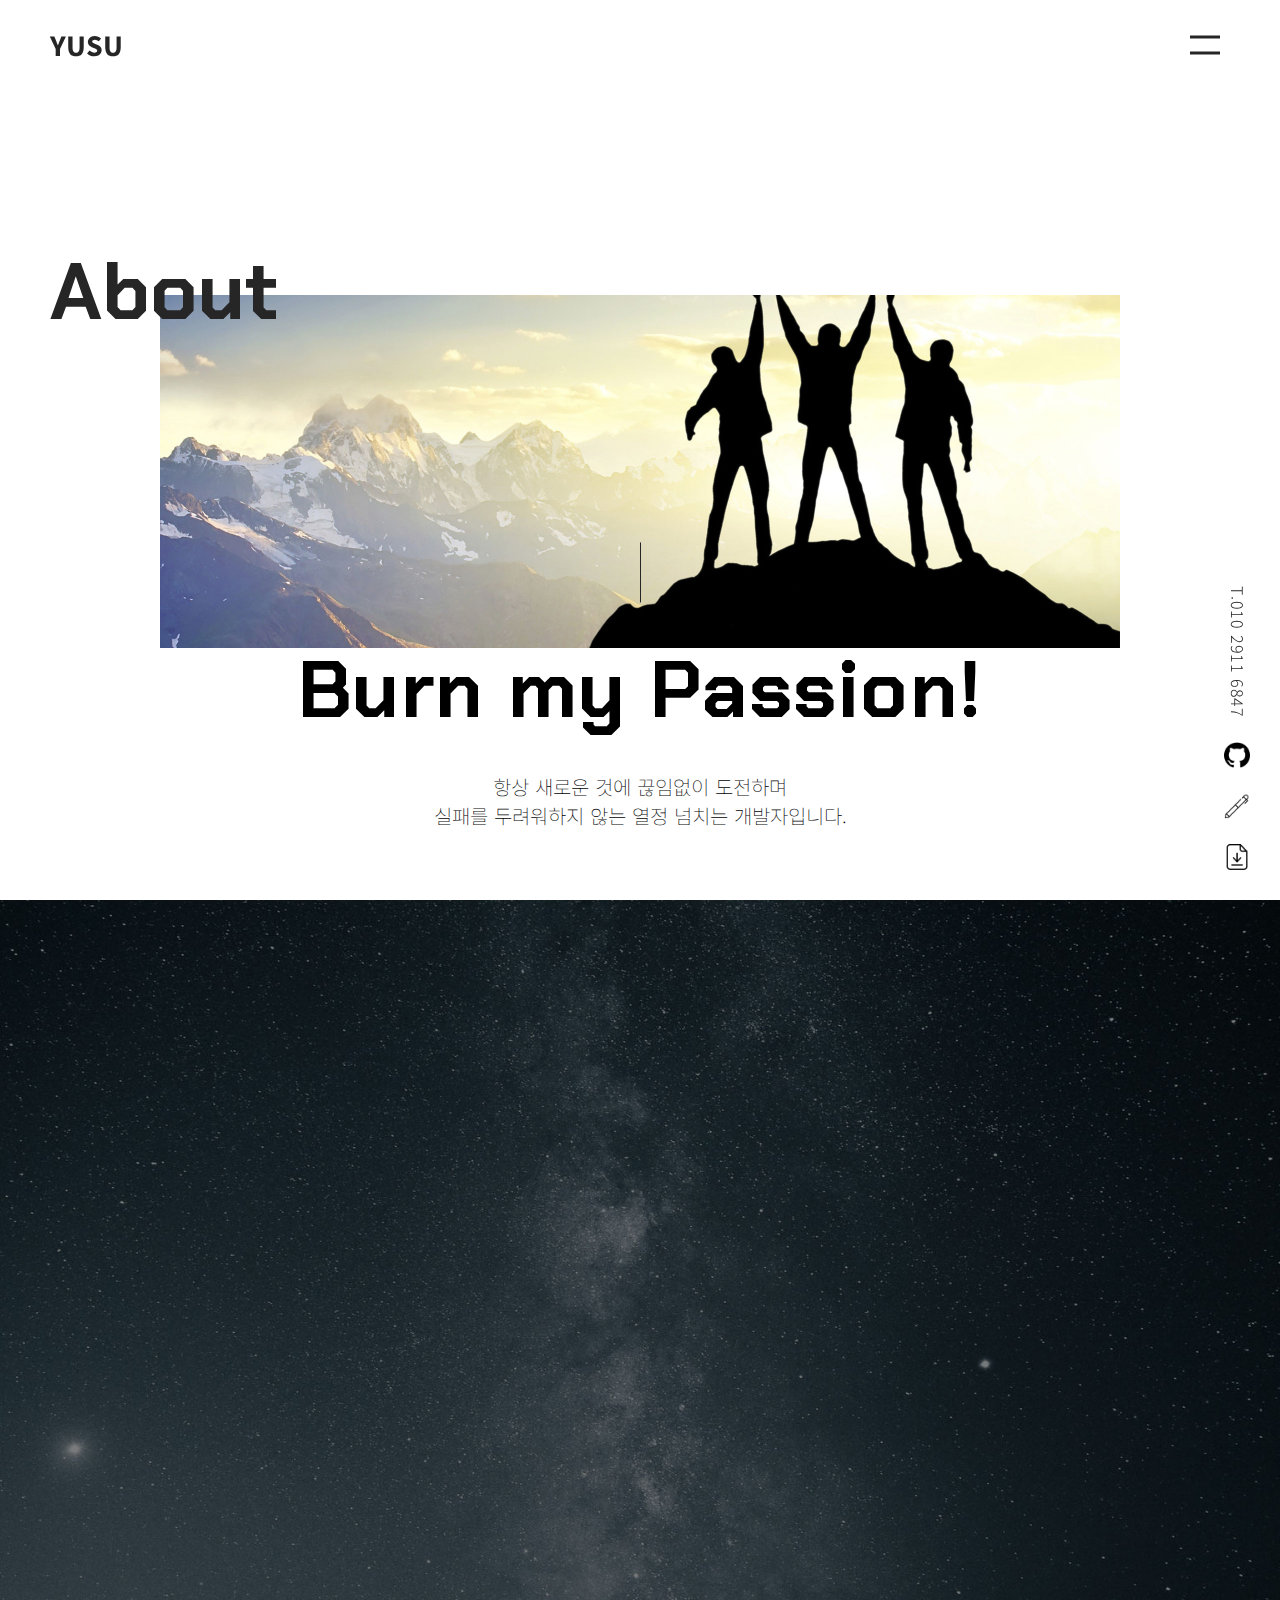
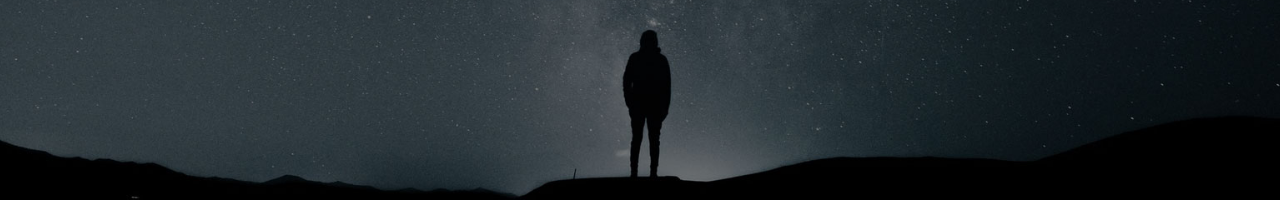
==== about.html @ ae5b35b7 "about 레이아웃 및 1페이지 코딩" ====
<!DOCTYPE html>
<html lang="ko">

<head>
    <meta charset="UTF-8">
    <meta name="viewport" content="width=device-width, initial-scale=1.0">
    <link rel="stylesheet" href="asset/css/about.css">
    <script src="https://ajax.googleapis.com/ajax/libs/jquery/3.4.1/jquery.min.js"></script>
    <script src="asset/common/js/util.js"></script>
    <script src="asset/common/js/common.js"></script>
    <script src="asset/js/about.js"></script>
    <title>Yusu's portfolio | about</title>
</head>

<body>
    <header class="header">
        <h1 class="header__title"><a href="#">YUSU</a></h1>
        <button type="button" class="header__menu">
            <span></span>
            <span></span>
        </button>
        <div class="header__side">
            <a href="tel:010-2911-6847" class="header__side_tel">T.010 2911 6847</a>
            <a href="https://github.com/Jangyusu" class="header__side_link" target="_blank">
                <img src="asset/common/img/link_01.png" alt="#">
                <span>깃허브</span>
            </a>
            <a href="https://jangyusu.github.io" class="header__side_link" target="_blank">
                <img src="asset/common/img/link_02.png" alt="#">
                <span>블로그</span>
            </a>
            <a href="https://jangyusu.github.io" class="header__side_link" target="_blank">
                <img src="asset/common/img/link_03.png" alt="#">
                <span>이력서</span>
            </a>
        </div>
        <nav class="header__nav">
            <div class="header__nav_left">
                <ul class="header__nav_left_list">
                    <li><a href="index.html">Home</a></li>
                    <li><a href="work.html">Work</a></li>
                    <li><a href="about.html">About</a></li>
                    <li><a href="contact.html">Contact</a></li>
                    <li><small>(C) 2020 Jang yusu ALL RIGHTS RESERVED T.010 2911 6847</small></li>
                </ul>
            </div>
            <div class="header__nav_right">
                <ul class="header__nav_right_list">
                    <li><a href="#"><img src="asset/common/img/link_01.png" alt="">깃허브</a></li>
                    <li><a href="#"><img src="asset/common/img/link_02.png" alt="">블로그</a></li>
                    <li><a href="#"><img src="asset/common/img/link_03.png" alt="">이력서</a></li>
                </ul>
                <a href="tel:010-2911-6847" class="header__nav_right_tel">T. 010 2911 6847</a>
                <a href="#" class="header__nav_right_comment">COMMENT</a>
            </div>
            <span class="header__nav_line"></span>
        </nav>
    </header>

    <main class="main">
        <h2 class="main__title active">About</h2>
        <section class="main__visual">
            <figure class="main__visual_img">
                <div></div>
            </figure>
            <figcaption class="main__visual_text">
                <span></span>
                <strong>Burn my Passion!</strong>
                <p>항상 새로운 것에 끊임없이 도전하며<br> 실패를 두려워하지 않는 열정 넘치는 개발자입니다.</p>
            </figcaption>
        </section>
        <section class="main__introduce"></section>
    </main>
</body>

</html>
---- asset/css/about.css ----
@charset "UTF-8";
@import "https://fonts.googleapis.com/css2?family=Noto+Sans+KR:wght@100;300;400;500;700;900&display=swap";
/* Noto Sans KR 폰트 */
@import "https://fonts.googleapis.com/css2?family=Chakra+Petch:wght@300;400;500;600;700&display=swap";
/* Chakra Petch 폰트 */
html, body, dl, dt {
  margin: 0;
  padding: 0; }

body {
  width: 100%; }

span, em, strong, a {
  display: inline-block; }

p, span, small, figcaption, li, h1, h2, h3, h4, h5, h6 {
  word-break: keep-all; }

ul, li {
  list-style-type: none; }

dt, dd {
  display: inline-block; }

em {
  font-style: normal; }

a {
  color: #000;
  text-decoration: none;
  display: block; }

img {
  font-size: 0;
  vertical-align: top;
  display: inline-block; }

button {
  background: transparent;
  border: 0;
  outline: 0;
  cursor: pointer; }

input {
  border: 0;
  background: transparent;
  outline: 0; }

* {
  margin: 0;
  padding: 0;
  font-family: 'Noto Sans KR', sans-serif;
  font-size: 16px;
  color: #000;
  font-weight: normal;
  box-sizing: border-box; }

html {
  -ms-overflow-style: none;
  /* IE and Edge */
  scrollbar-width: none;
  /* Firefox */ }

html::-webkit-scrollbar {
  display: none;
  /* Chrome, Safari, Opera*/ }

::selection {
  background: #262626;
  color: #fff; }

.header {
  width: 100%;
  z-index: 3;
  position: fixed; }
  .header.active .header__title a {
    color: #262626; }
    .header.active .header__title a.active {
      color: #fff; }
  .header.active .header__menu span {
    background: #262626; }
    .header.active .header__menu span.active {
      background: #fff; }
  .header.active .header__side_tel {
    color: #262626; }
  .header.active .header__side_link img {
    filter: brightness(0); }
  .header.active .header__side_link span {
    color: #262626; }
    .header.active .header__side_link span::after {
      background: #262626; }
  .header__title {
    position: fixed;
    left: 50px;
    top: 25px; }
    .header__title.active a {
      color: #262626; }
    .header__title a {
      font-size: 1.65rem;
      font-weight: 800;
      color: #fff; }
  .header__menu {
    width: 50px;
    height: 50px;
    position: fixed;
    right: 50px;
    top: 20px; }
    .header__menu span {
      width: 30px;
      height: 3px;
      background: #fff;
      position: absolute;
      left: 50%;
      right: 50%;
      transform: translate(-50%, -50%);
      transition: .2s; }
      .header__menu span:first-of-type {
        transform: translate(-50%, -50%) translateY(8px); }
      .header__menu span:last-of-type {
        transform: translate(-50%, -50%) translateY(-8px); }
    .header__menu.active span {
      position: absolute;
      left: 50%;
      right: 50%;
      transform: translate(-50%, -50%); }
      .header__menu.active span:first-of-type {
        transform: translate(-50%) rotate(135deg); }
      .header__menu.active span:last-of-type {
        transform: translate(-50%) rotate(-135deg); }
  .header__side {
    display: flex;
    flex-direction: column;
    align-items: flex-end;
    position: fixed;
    right: 30px;
    bottom: 30px;
    z-index: -1; }
    .header__side_tel {
      width: max-content;
      font-weight: 300;
      letter-spacing: .05rem;
      color: #fff;
      transform: rotate(90deg);
      transform-origin: right top; }
    .header__side_link {
      width: max-content;
      margin-bottom: 25px;
      position: relative; }
      .header__side_link:last-of-type {
        margin-bottom: 0; }
      .header__side_link img {
        width: 26px;
        height: 26px;
        transition: .3s; }
      .header__side_link span {
        font-size: .9rem;
        font-weight: 300;
        color: #fff;
        position: absolute;
        left: -60%;
        top: 50%;
        visibility: hidden;
        opacity: 0;
        transform: translate(-100%, -50%);
        transition: .2s; }
        .header__side_link span::after {
          content: "";
          width: 8px;
          height: 1px;
          background: #fff;
          display: inline-block;
          position: absolute;
          right: -40%;
          top: 50%; }
      .header__side_link:hover img {
        opacity: .5; }
      .header__side_link:hover span {
        left: -100%;
        visibility: visible;
        opacity: 1; }
  .header__nav {
    width: 100%;
    height: 0;
    background: #04070b;
    position: fixed;
    left: 0;
    top: 0;
    z-index: -1;
    transition: 1s cubic-bezier(0.87, 0, 0.13, 1); }
    .header__nav.active {
      height: 100vh; }
    .header__nav.active .header__nav_left {
      visibility: visible;
      opacity: 1; }
    .header__nav_left {
      position: fixed;
      left: 15%;
      top: 50%;
      transform: translateY(-50%);
      visibility: hidden;
      opacity: 0;
      transition: .7s; }
      .header__nav_left_list {
        display: flex;
        flex-direction: column; }
        .header__nav_left_list li {
          width: max-content;
          visibility: hidden;
          opacity: 0;
          transform: translateY(-60px);
          transition: .7s; }
          .header__nav_left_list li.active {
            visibility: visible;
            opacity: 1;
            transform: translateY(0); }
          .header__nav_left_list li:nth-of-type(4) a {
            margin-bottom: 50px; }
          .header__nav_left_list li a {
            font-size: 4rem;
            font-weight: 600;
            line-height: 6rem;
            letter-spacing: 0.1rem;
            color: #fff;
            transition: 0.3s cubic-bezier(0.45, 0, 0.55, 1); }
          .header__nav_left_list li small {
            font-size: .7rem;
            letter-spacing: .05rem;
            color: #ccc; }
    .header__nav_right {
      position: fixed;
      right: 20%;
      top: 50%;
      transform: translateY(-60%);
      visibility: hidden;
      opacity: 0;
      transition: .7s; }
      .header__nav_right.active {
        visibility: visible;
        opacity: 1;
        transform: translateY(-50%); }
      .header__nav_right_list {
        margin-bottom: 100px;
        display: flex;
        flex-direction: column; }
        .header__nav_right_list li {
          width: max-content;
          margin-bottom: 16px;
          transition: transform .2s ease-in-out; }
          .header__nav_right_list li:last-of-type {
            margin-bottom: 0; }
          .header__nav_right_list li:hover {
            transform: translateX(15%); }
          .header__nav_right_list li a {
            display: flex;
            align-items: center;
            color: #fff; }
            .header__nav_right_list li a img {
              margin-right: 16px;
              width: 20px; }
      .header__nav_right_tel {
        margin-bottom: 20px;
        font-size: 1.1rem;
        font-weight: 100;
        letter-spacing: .1rem;
        color: #fff;
        display: inline-block; }
      .header__nav_right_comment {
        width: 250px;
        padding: 0 30px;
        border: 1px solid #fff;
        line-height: 3rem;
        color: #fff;
        position: relative;
        display: flex;
        justify-content: space-between;
        transition: 0.3s cubic-bezier(0.45, 0, 0.55, 1); }
        .header__nav_right_comment:hover {
          background: #fff;
          color: #000; }
          .header__nav_right_comment:hover::after {
            background: #04070b; }
        .header__nav_right_comment::after {
          content: "";
          width: 12px;
          height: 1px;
          background: #fff;
          display: inline-block;
          transform: translateY(25px);
          transition: 0.2s cubic-bezier(0.45, 0, 0.55, 1); }
    .header__nav_line {
      position: absolute;
      left: 62%;
      top: 0;
      width: 1px;
      height: 0;
      background: #333; }
      .header__nav_line.active {
        height: 100vh;
        transition: .2s ease-in-out; }

@keyframes scroll {
  33% {
    top: 50%; }
  66% {
    top: 51%; }
  100% {
    top: 50%; } }
@keyframes wheel {
  33% {
    top: 20%;
    height: 6px;
    opacity: 1; }
  66% {
    top: 80%;
    height: 0;
    opacity: 0; }
  100% {
    top: 20%;
    height: 0;
    opacity: 1; } }
body {
  overflow: hidden;
  transition: 1s; }

.main__title {
  font-family: "Chakra Petch";
  font-size: 5rem;
  font-weight: 700;
  color: #fff;
  position: fixed;
  left: 50px;
  top: 240px;
  z-index: 2; }
  .main__title.active {
    color: #262626; }
.main section {
  width: 100%;
  height: 100vh;
  transition: 1s cubic-bezier(0.33, 1, 0.68, 1); }
.main__visual_img {
  width: 100%;
  height: 100vh; }
  .main__visual_img.active {
    width: 75%;
    height: 72vh;
    margin: 0 auto;
    padding-top: 295px;
    transition: 0.7s 0.7s cubic-bezier(0.76, 0, 0.24, 1); }
  .main__visual_img div {
    width: 100%;
    height: 100%;
    background-image: url("../img/about/about_bg_00.jpg");
    background-position: center;
    background-repeat: no-repeat;
    background-size: cover; }
.main__visual_text {
  text-align: center;
  transform: translateY(-5%); }
  .main__visual_text span {
    width: 1px;
    height: 0;
    background: #262626;
    display: block;
    position: absolute;
    left: 50%;
    top: -50%;
    transition: .5s 1.7s; }
    .main__visual_text span.active {
      height: 60px; }
  .main__visual_text strong {
    font-family: "Chakra Petch";
    margin-bottom: 30px;
    font-size: 5rem;
    font-weight: 900;
    letter-spacing: .1rem;
    color: #000;
    transform: translateY(100%);
    visibility: hidden;
    opacity: 0;
    transition: .5s 2s; }
    .main__visual_text strong.active {
      transform: translateY(0);
      visibility: visible;
      opacity: 1; }
  .main__visual_text p {
    margin: 0 auto;
    font-size: 1.25rem;
    font-weight: 100;
    transform: translateY(100%);
    visibility: hidden;
    opacity: 0;
    transition: .5s 2.3s; }
    .main__visual_text p.active {
      transform: translateY(0);
      visibility: visible;
      opacity: 1; }
.main__introduce {
  background-image: url("../img/about/about_bg_01.jpg");
  background-position: center;
  background-repeat: no-repeat;
  background-size: cover; }

/*# sourceMappingURL=about.css.map */
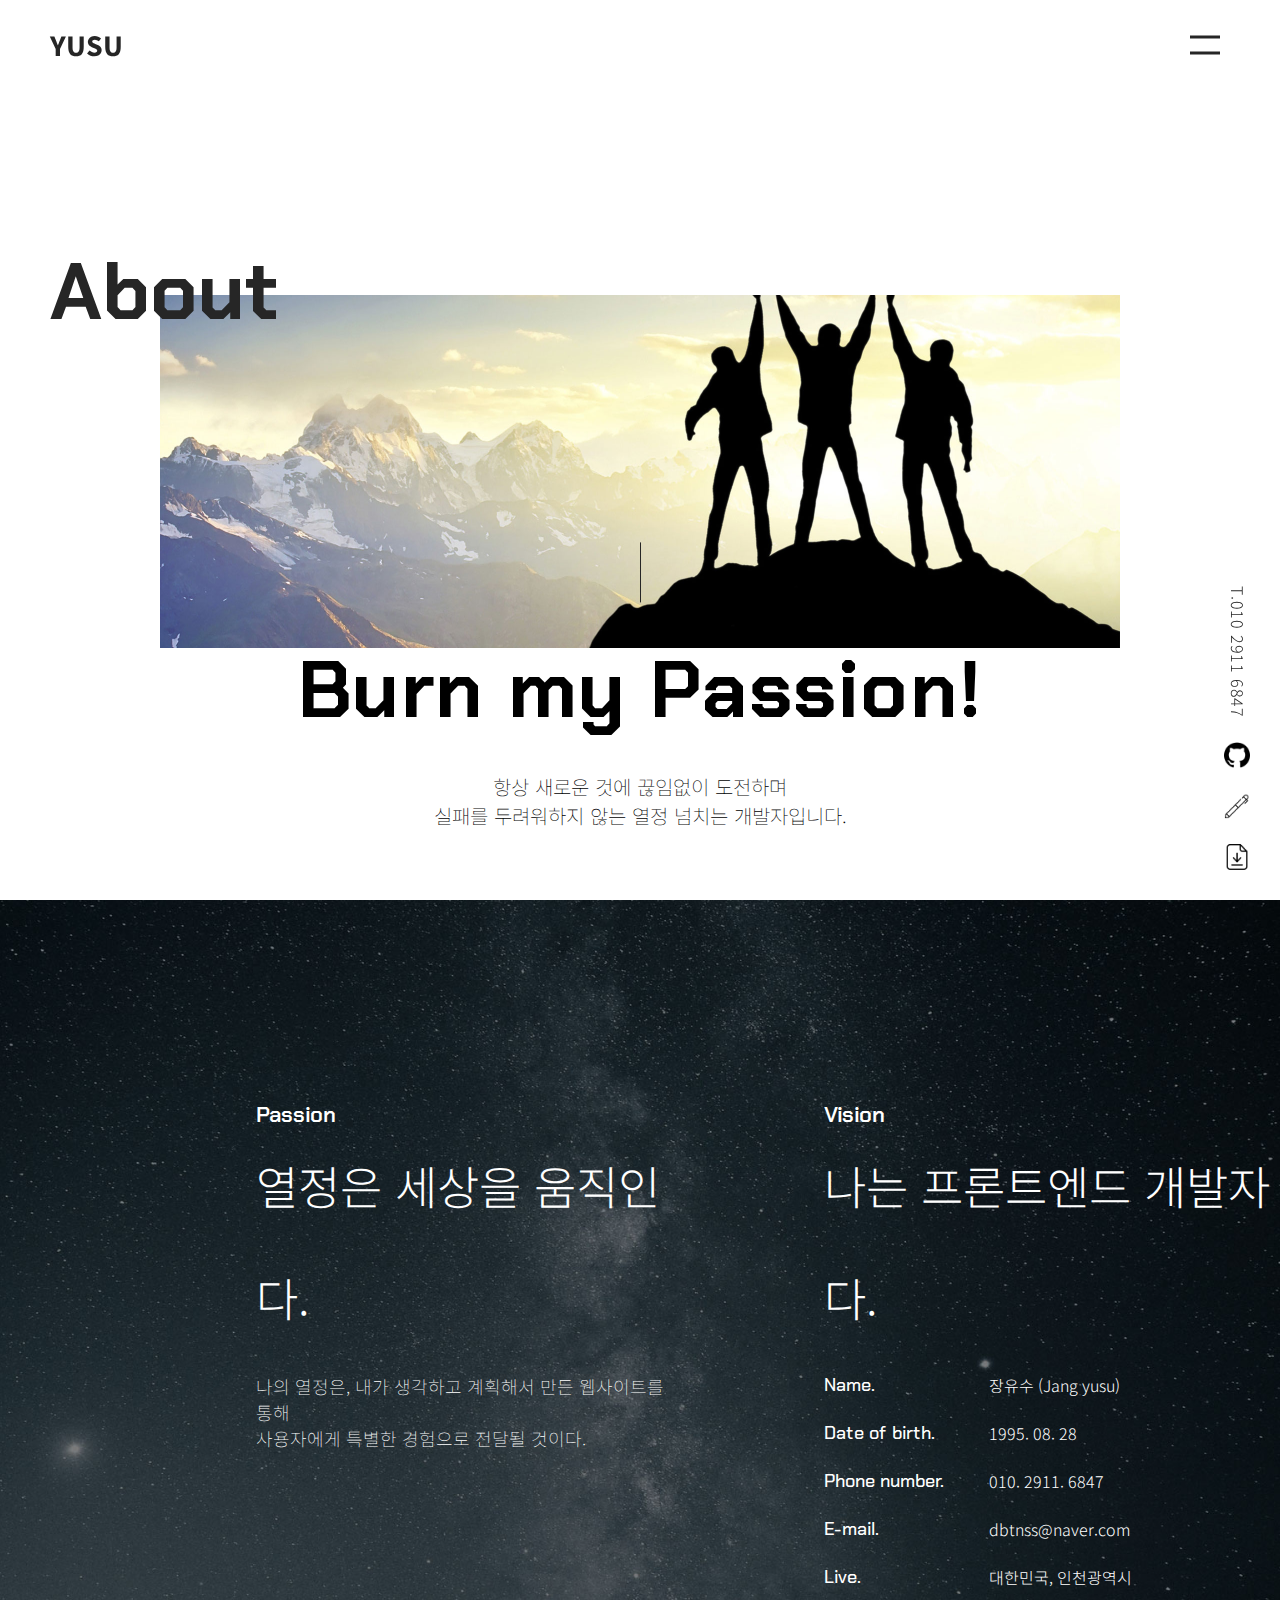
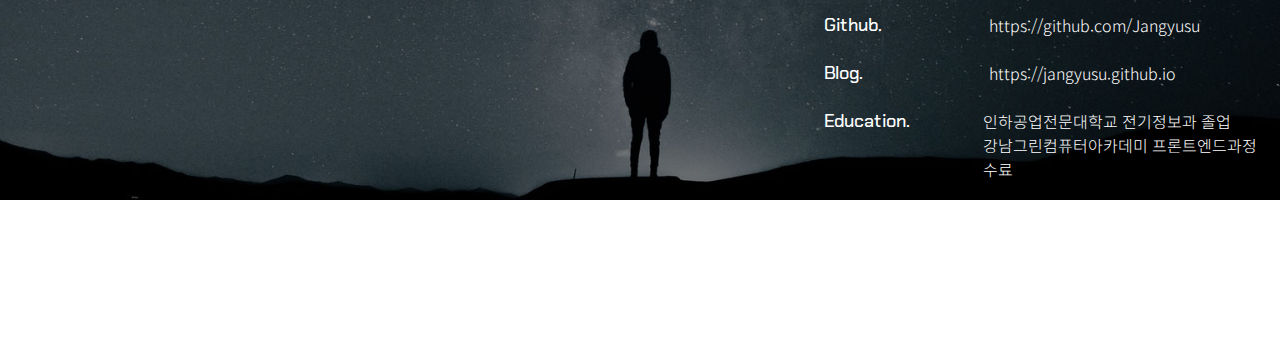
==== commit 23ff402d: "about page 완성" ====
--- a/about.html
+++ b/about.html
@@ -69,7 +69,73 @@
                 <p>항상 새로운 것에 끊임없이 도전하며<br> 실패를 두려워하지 않는 열정 넘치는 개발자입니다.</p>
             </figcaption>
         </section>
-        <section class="main__introduce"></section>
+        <section class="main__introduce">
+            <article class="main__introduce_passion">
+                <h3>Passion</h3>
+                <strong>열정은 세상을 움직인다.</strong>
+                <p>나의 열정은, 내가 생각하고 계획해서 만든 웹사이트를 통해<br>사용자에게 특별한 경험으로 전달될 것이다.</p>
+            </article>
+            <article class="main__introduce_vision">
+                <h3>Vision</h3>
+                <strong>나는 프론트엔드 개발자다.</strong>
+                <ul>
+                    <li>
+                        <p>Name.</p>
+                        <p>장유수 (Jang yusu)</p>
+                    </li>
+                    <li>
+                        <p>Date of birth.</p>
+                        <p>1995. 08. 28</p>
+                    </li>
+                    <li>
+                        <p>Phone number.</p>
+                        <p>010. 2911. 6847</p>
+                    </li>
+                    <li>
+                        <p>E-mail.</p>
+                        <p>dbtnss@naver.com</p>
+                    </li>
+                    <li>
+                        <p>Live.</p>
+                        <p>대한민국, 인천광역시</p>
+                    </li>
+                    <li>
+                        <p>Github.</p>
+                        <p>https://github.com/Jangyusu</p>
+                    </li>
+                    <li>
+                        <p>Blog.</p>
+                        <p>https://jangyusu.github.io</p>
+                    </li>
+                    <li>
+                        <p>Education.</p>
+                        <p>인하공업전문대학교 전기정보과 졸업<br>강남그린컴퓨터아카데미 프론트엔드과정 수료</p>
+                    </li>
+                    <li>
+                        <p>Tech stack.</p>
+                        <div class="main__introduce_vision_tech">
+                            <div>
+                                <strong>
+                                    Hard
+                                    <img src="asset/img/about/information.png" alt="information">
+                                    <span class="main__introduce_vision_tech_info">자주 이용하거나 능숙하게 사용가능한 기술입니다.</span>
+                                </strong>
+                                <small>HTML5, CSS3, Javascript, jQuery, SCSS, Git, ajax</small>
+                            </div>
+                            <div>
+                                <strong>
+                                    Soft
+                                    <img src="asset/img/about/information.png" alt="information">
+                                    <span class="main__introduce_vision_tech_info">가끔 이용하거나 한번 사용해봤으며 앞으로 공부해 나갈
+                                        기술입니다.</span>
+                                </strong>
+                                <small>React, Bootstrap, php, MySQL</small>
+                            </div>
+                        </div>
+                    </li>
+                </ul>
+            </article>
+        </section>
     </main>
 </body>
 
--- a/asset/css/about.css
+++ b/asset/css/about.css
@@ -395,9 +395,85 @@
       visibility: visible;
       opacity: 1; }
 .main__introduce {
+  padding: 200px 0 0 20%;
   background-image: url("../img/about/about_bg_01.jpg");
   background-position: center;
   background-repeat: no-repeat;
-  background-size: cover; }
+  background-size: cover;
+  display: flex; }
+  .main__introduce article h3 {
+    font-family: "Chakra Petch";
+    font-size: 1.375rem;
+    font-weight: 600;
+    color: #fff; }
+  .main__introduce article > strong {
+    font-size: 2.875rem;
+    font-weight: 300;
+    line-height: 7rem;
+    color: #fff; }
+  .main__introduce_passion {
+    margin-right: 15%; }
+    .main__introduce_passion p {
+      margin-top: 20px;
+      font-size: 1.125rem;
+      font-weight: 100;
+      color: #fff; }
+  .main__introduce_vision ul {
+    margin-top: 20px; }
+    .main__introduce_vision ul li {
+      margin-bottom: 24px;
+      display: flex; }
+      .main__introduce_vision ul li:last-of-type {
+        margin-bottom: 0; }
+      .main__introduce_vision ul li > p {
+        color: #fff; }
+        .main__introduce_vision ul li > p:nth-of-type(1) {
+          width: 165px;
+          font-family: "Chakra Petch";
+          font-size: 1.125rem;
+          font-weight: 500; }
+        .main__introduce_vision ul li > p:nth-of-type(2) {
+          font-weight: 300; }
+  .main__introduce_vision_tech div {
+    margin-bottom: 36px; }
+    .main__introduce_vision_tech div:last-of-type {
+      margin-bottom: 0; }
+    .main__introduce_vision_tech div strong {
+      width: max-content;
+      font-family: "Chakra Petch";
+      font-size: 1.125rem;
+      font-weight: 600;
+      color: #fff;
+      display: flex;
+      align-items: center;
+      position: relative;
+      cursor: help; }
+      .main__introduce_vision_tech div strong:hover span {
+        left: 75px;
+        visibility: visible;
+        opacity: 1; }
+      .main__introduce_vision_tech div strong img {
+        margin-left: 8px; }
+      .main__introduce_vision_tech div strong span {
+        width: max-content;
+        padding: 0 12px;
+        border-radius: 16px;
+        background: rgba(0, 0, 0, 0.5);
+        font-size: .9rem;
+        font-weight: 300;
+        color: #fff;
+        position: absolute;
+        left: 68px;
+        top: 0;
+        visibility: hidden;
+        opacity: 0;
+        transition: 0.5s cubic-bezier(0.33, 1, 0.68, 1); }
+    .main__introduce_vision_tech div small {
+      width: 100%;
+      margin-top: 6px;
+      font-family: "Chakra Petch";
+      font-weight: 300;
+      color: #fff;
+      display: block; }
 
 /*# sourceMappingURL=about.css.map */
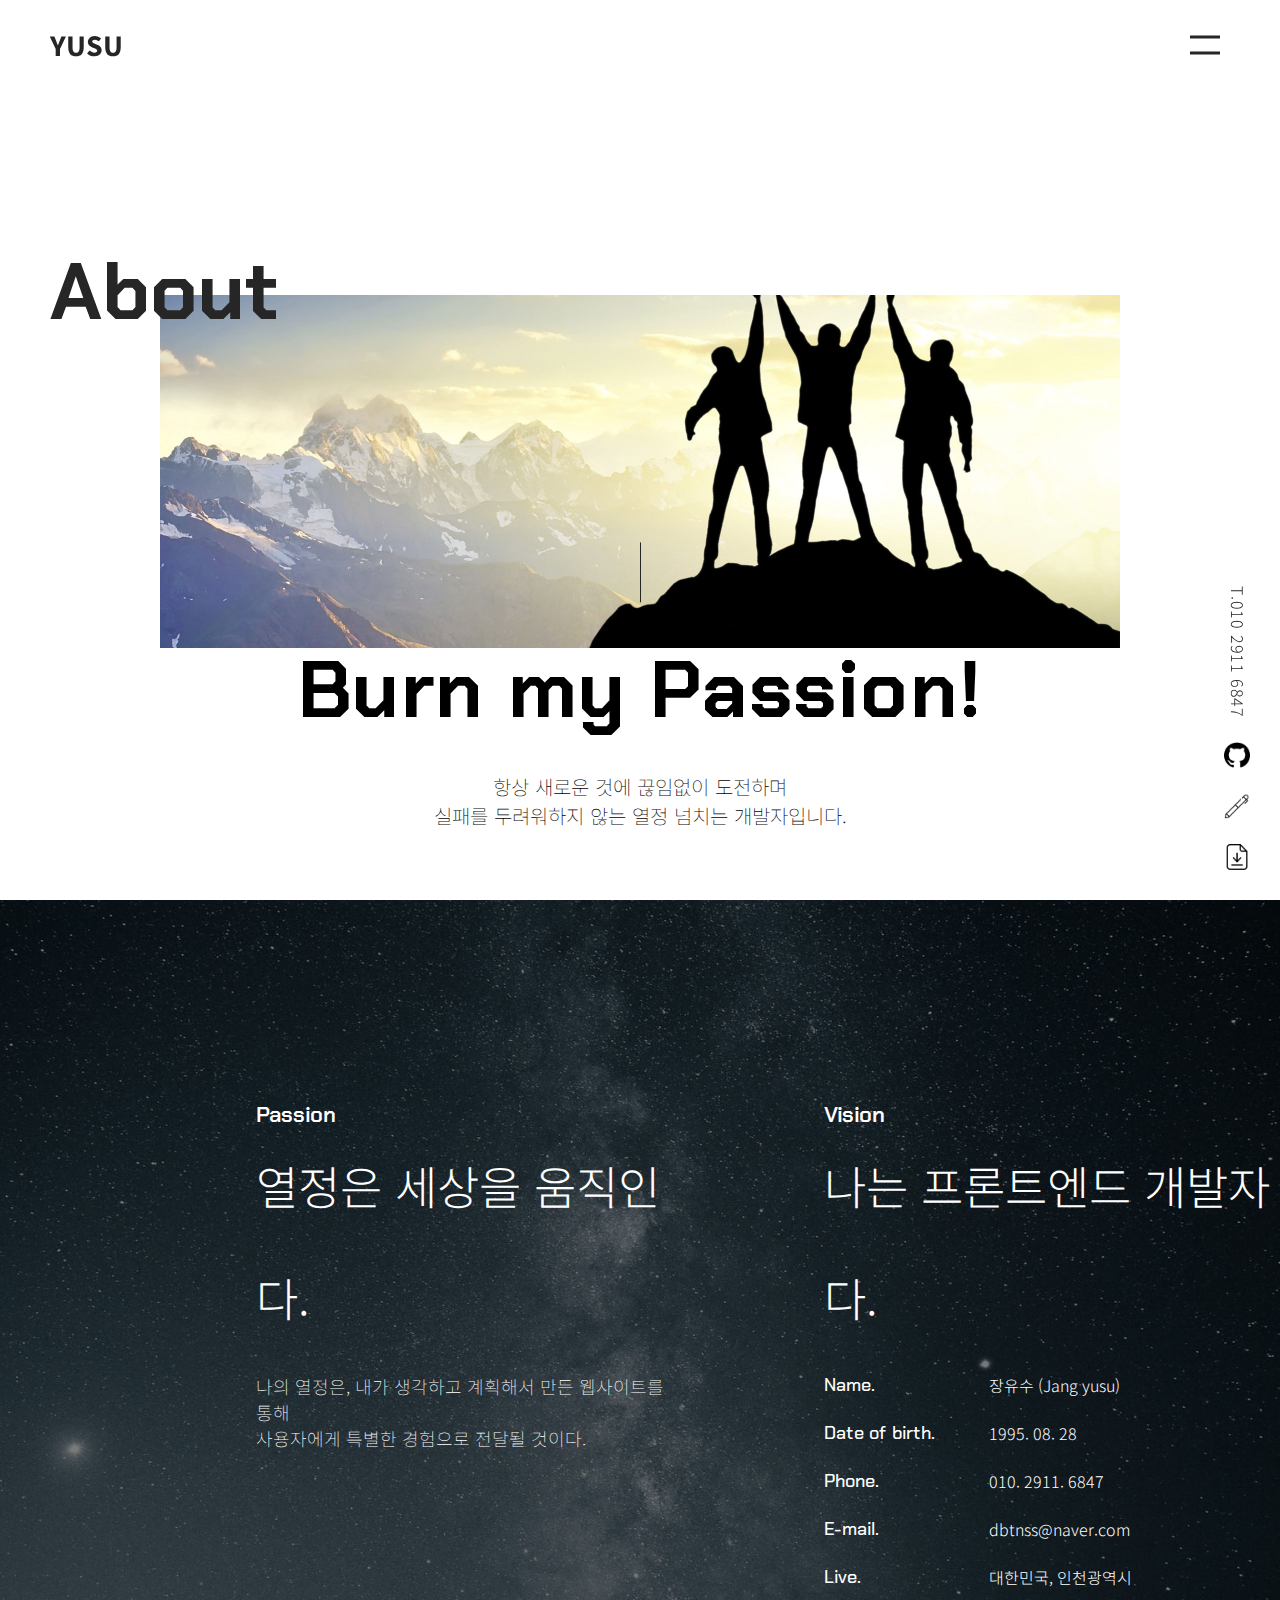
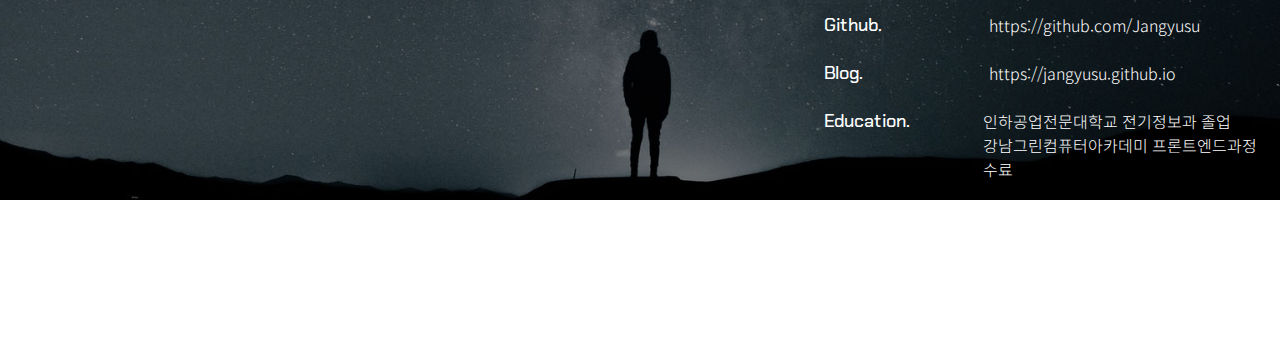
==== commit 2bd687ac: "contact html,css,js 완료" ====
--- a/about.html
+++ b/about.html
@@ -88,7 +88,7 @@
                         <p>1995. 08. 28</p>
                     </li>
                     <li>
-                        <p>Phone number.</p>
+                        <p>Phone.</p>
                         <p>010. 2911. 6847</p>
                     </li>
                     <li>
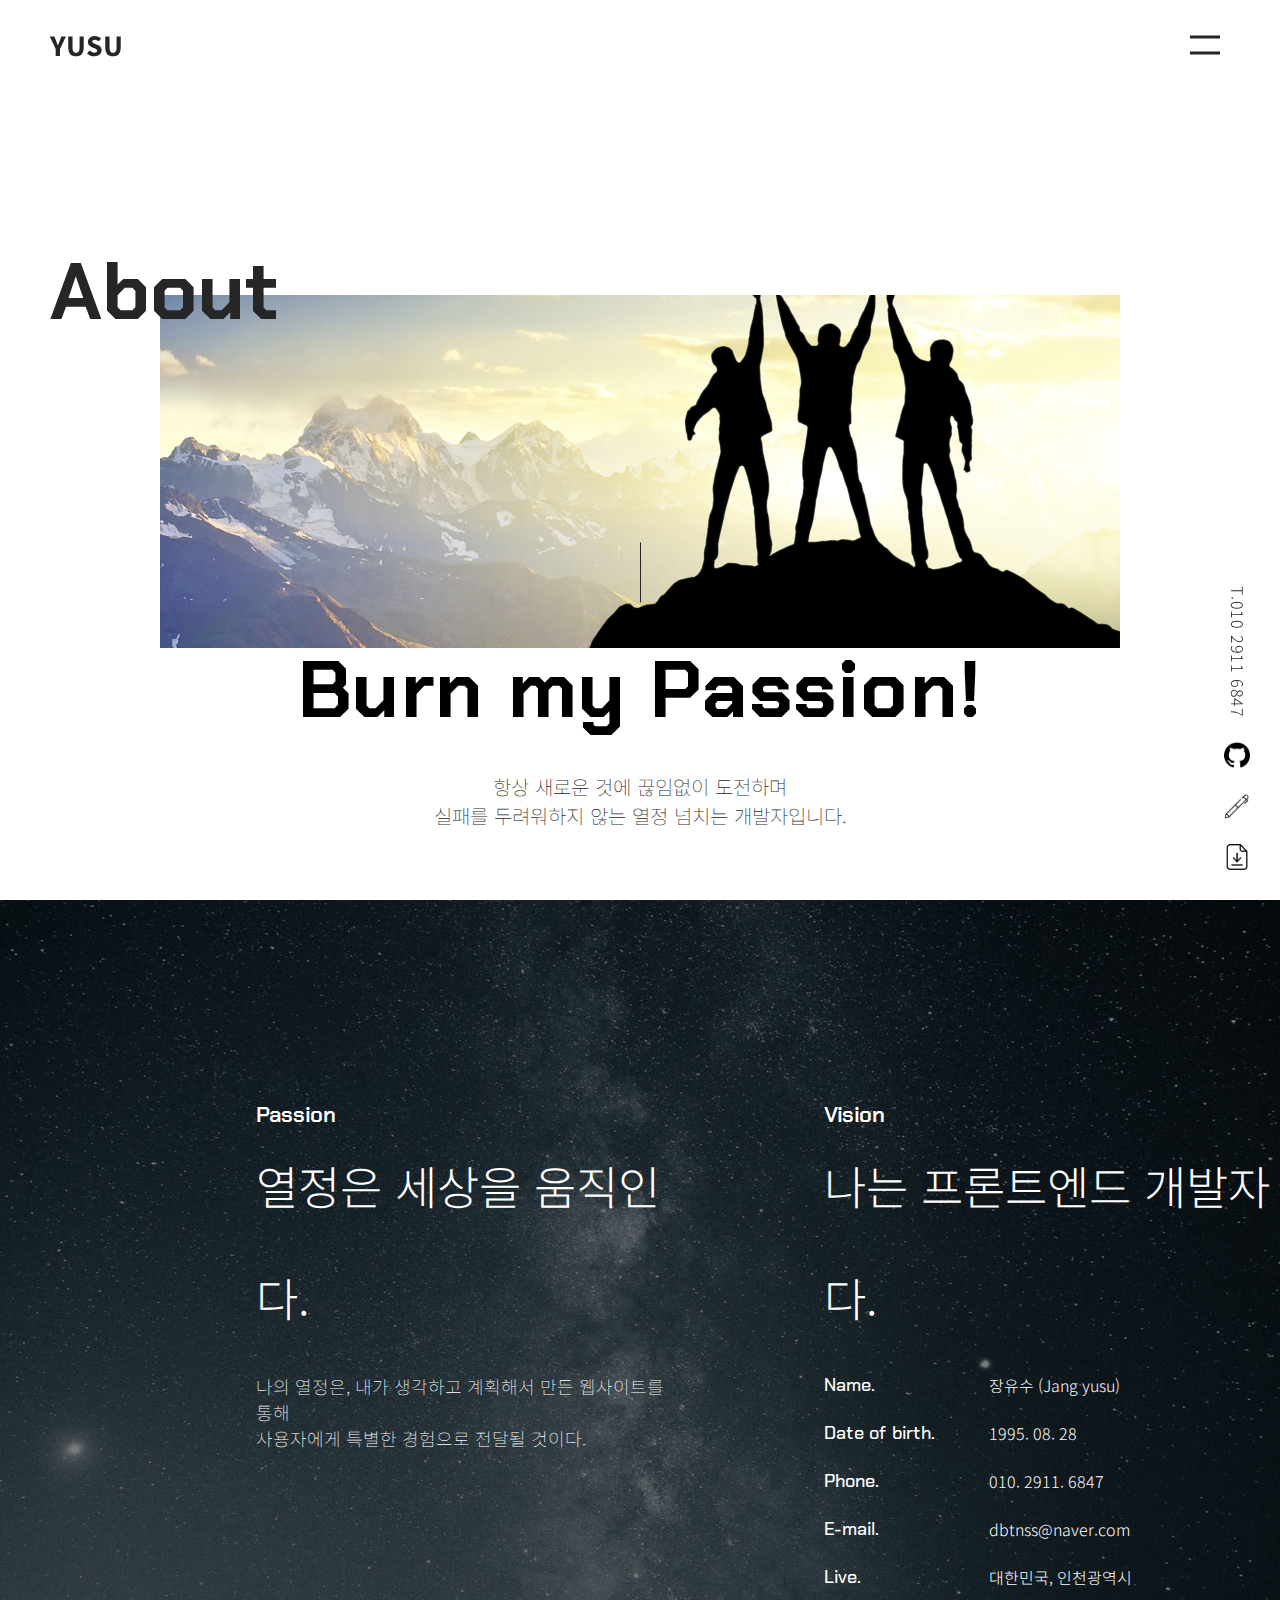
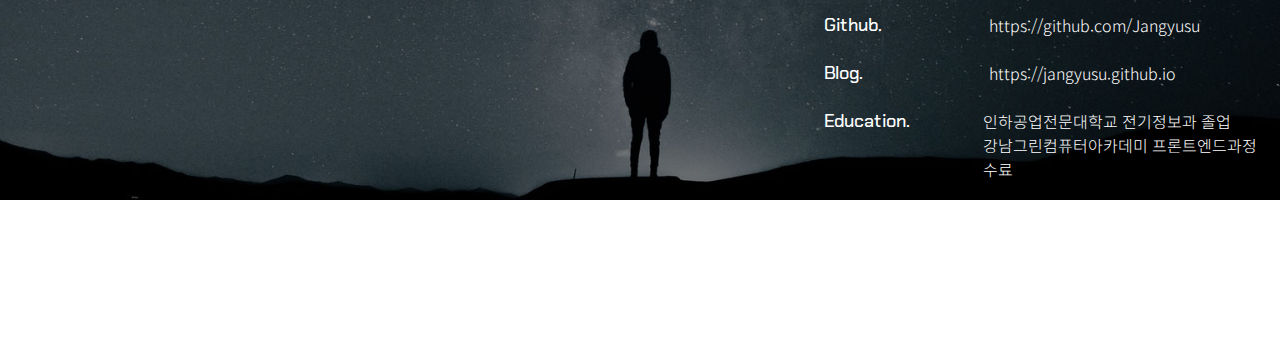
==== commit 1c7c9c77: "work detail 내용 수정" ====
--- a/about.html
+++ b/about.html
@@ -51,7 +51,7 @@
                     <li><a href="#"><img src="asset/common/img/link_03.png" alt="">이력서</a></li>
                 </ul>
                 <a href="tel:010-2911-6847" class="header__nav_right_tel">T. 010 2911 6847</a>
-                <a href="#" class="header__nav_right_comment">COMMENT</a>
+                <a href="mailto:dbtnss@naver.com">dbtnss@naver.com</a>
             </div>
             <span class="header__nav_line"></span>
         </nav>
--- a/asset/css/about.css
+++ b/asset/css/about.css
@@ -26,7 +26,7 @@
   font-style: normal; }
 
 a {
-  color: #000;
+  color: #262626;
   text-decoration: none;
   display: block; }
 
@@ -46,12 +46,21 @@
   background: transparent;
   outline: 0; }
 
+input[type="number"]::-webkit-outer-spin-button,
+input[type="number"]::-webkit-inner-spin-button {
+  -webkit-appearance: none;
+  margin: 0; }
+
+textarea {
+  outline: 0;
+  resize: none; }
+
 * {
   margin: 0;
   padding: 0;
   font-family: 'Noto Sans KR', sans-serif;
   font-size: 16px;
-  color: #000;
+  color: #262626;
   font-weight: normal;
   box-sizing: border-box; }
 
@@ -257,36 +266,14 @@
             .header__nav_right_list li a img {
               margin-right: 16px;
               width: 20px; }
-      .header__nav_right_tel {
+      .header__nav_right a {
         margin-bottom: 20px;
         font-size: 1.1rem;
         font-weight: 100;
         letter-spacing: .1rem;
-        color: #fff;
-        display: inline-block; }
-      .header__nav_right_comment {
-        width: 250px;
-        padding: 0 30px;
-        border: 1px solid #fff;
-        line-height: 3rem;
-        color: #fff;
-        position: relative;
-        display: flex;
-        justify-content: space-between;
-        transition: 0.3s cubic-bezier(0.45, 0, 0.55, 1); }
-        .header__nav_right_comment:hover {
-          background: #fff;
-          color: #000; }
-          .header__nav_right_comment:hover::after {
-            background: #04070b; }
-        .header__nav_right_comment::after {
-          content: "";
-          width: 12px;
-          height: 1px;
-          background: #fff;
-          display: inline-block;
-          transform: translateY(25px);
-          transition: 0.2s cubic-bezier(0.45, 0, 0.55, 1); }
+        color: #fff; }
+        .header__nav_right a:last-of-type {
+          margin-bottom: 0; }
     .header__nav_line {
       position: absolute;
       left: 62%;
